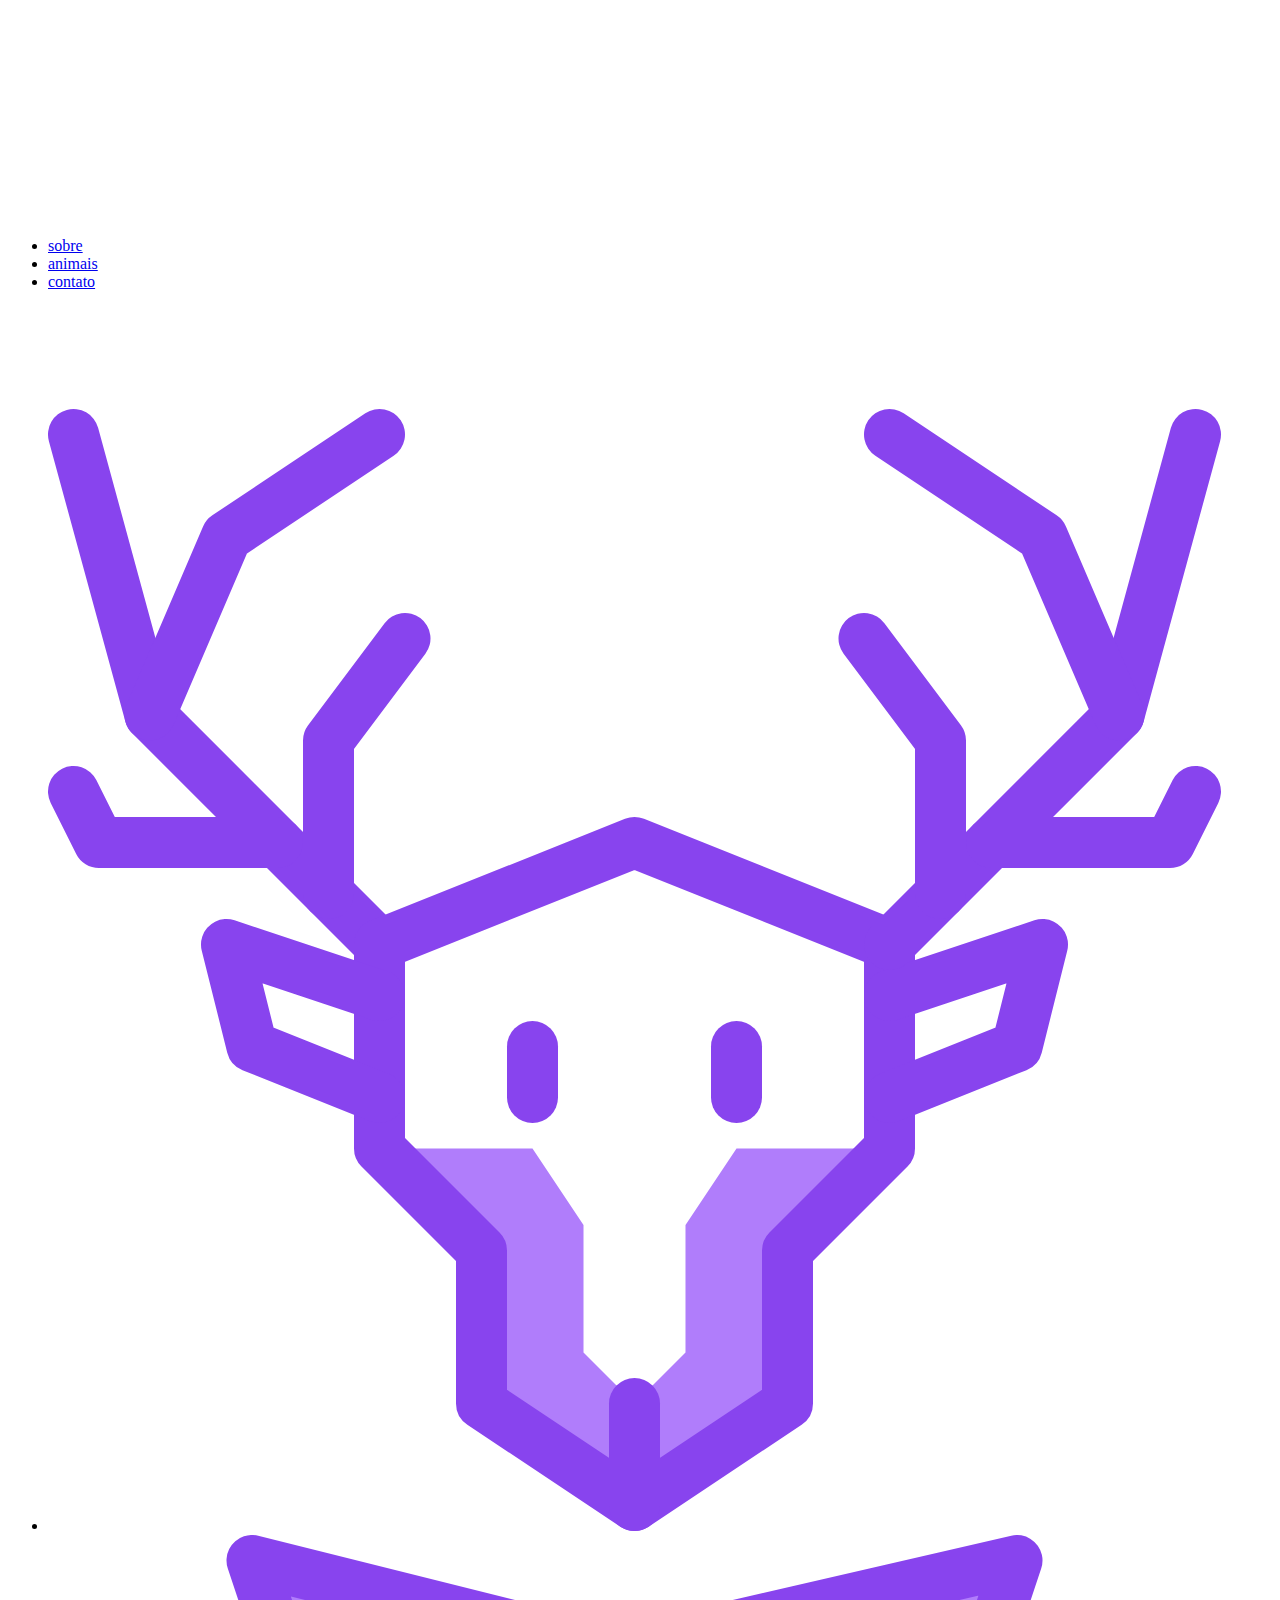
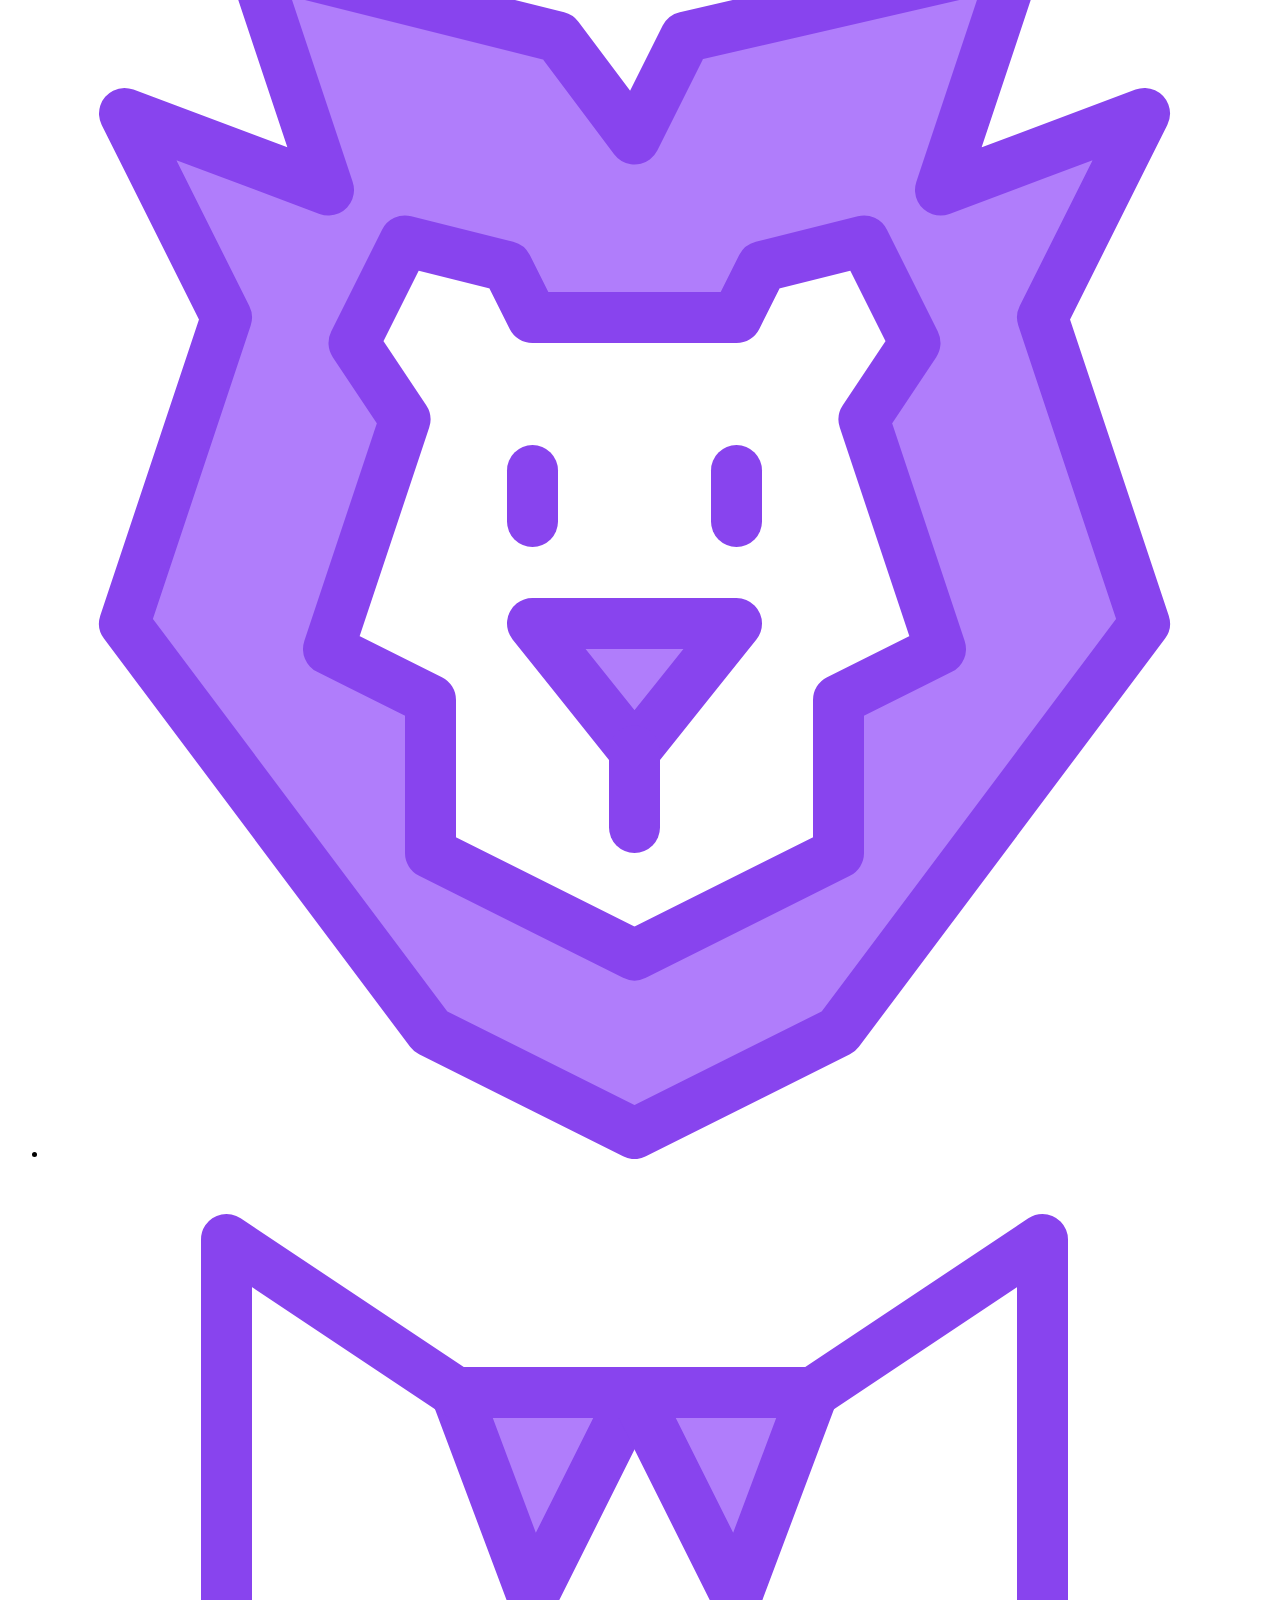
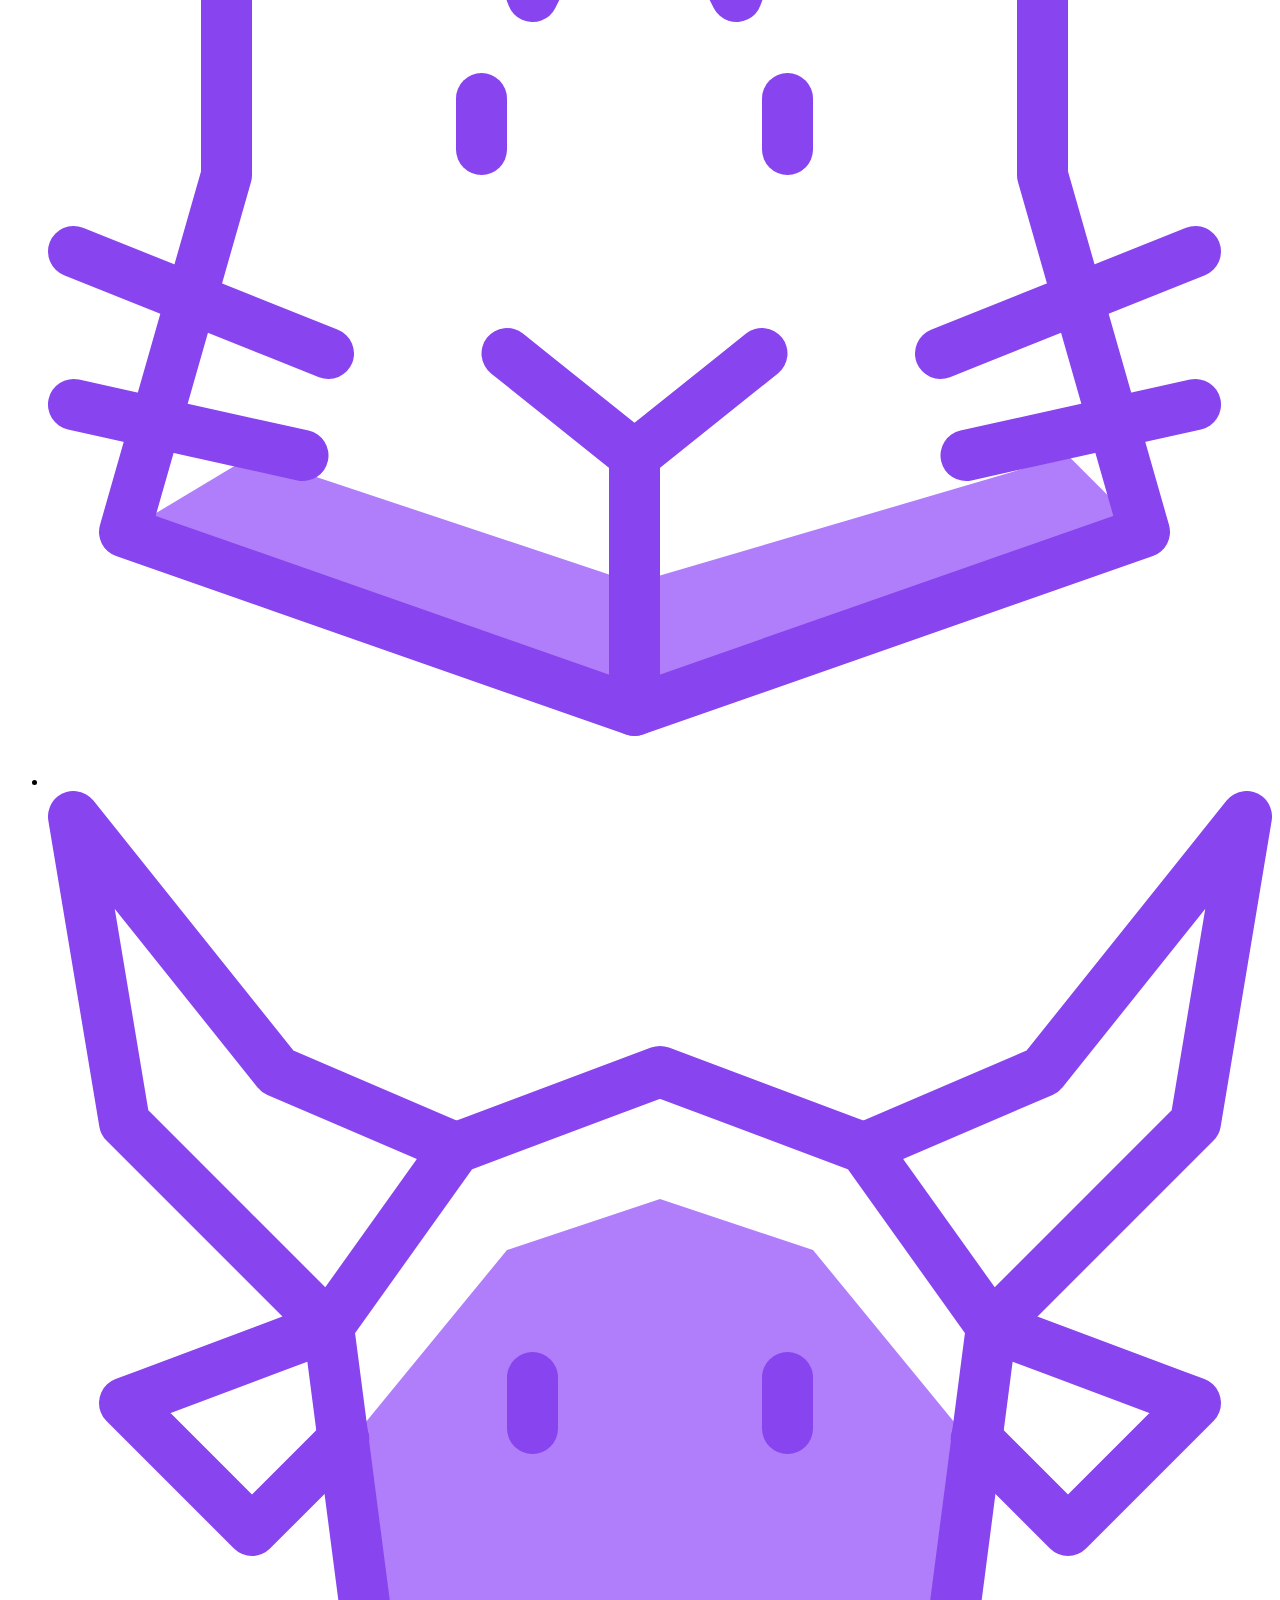
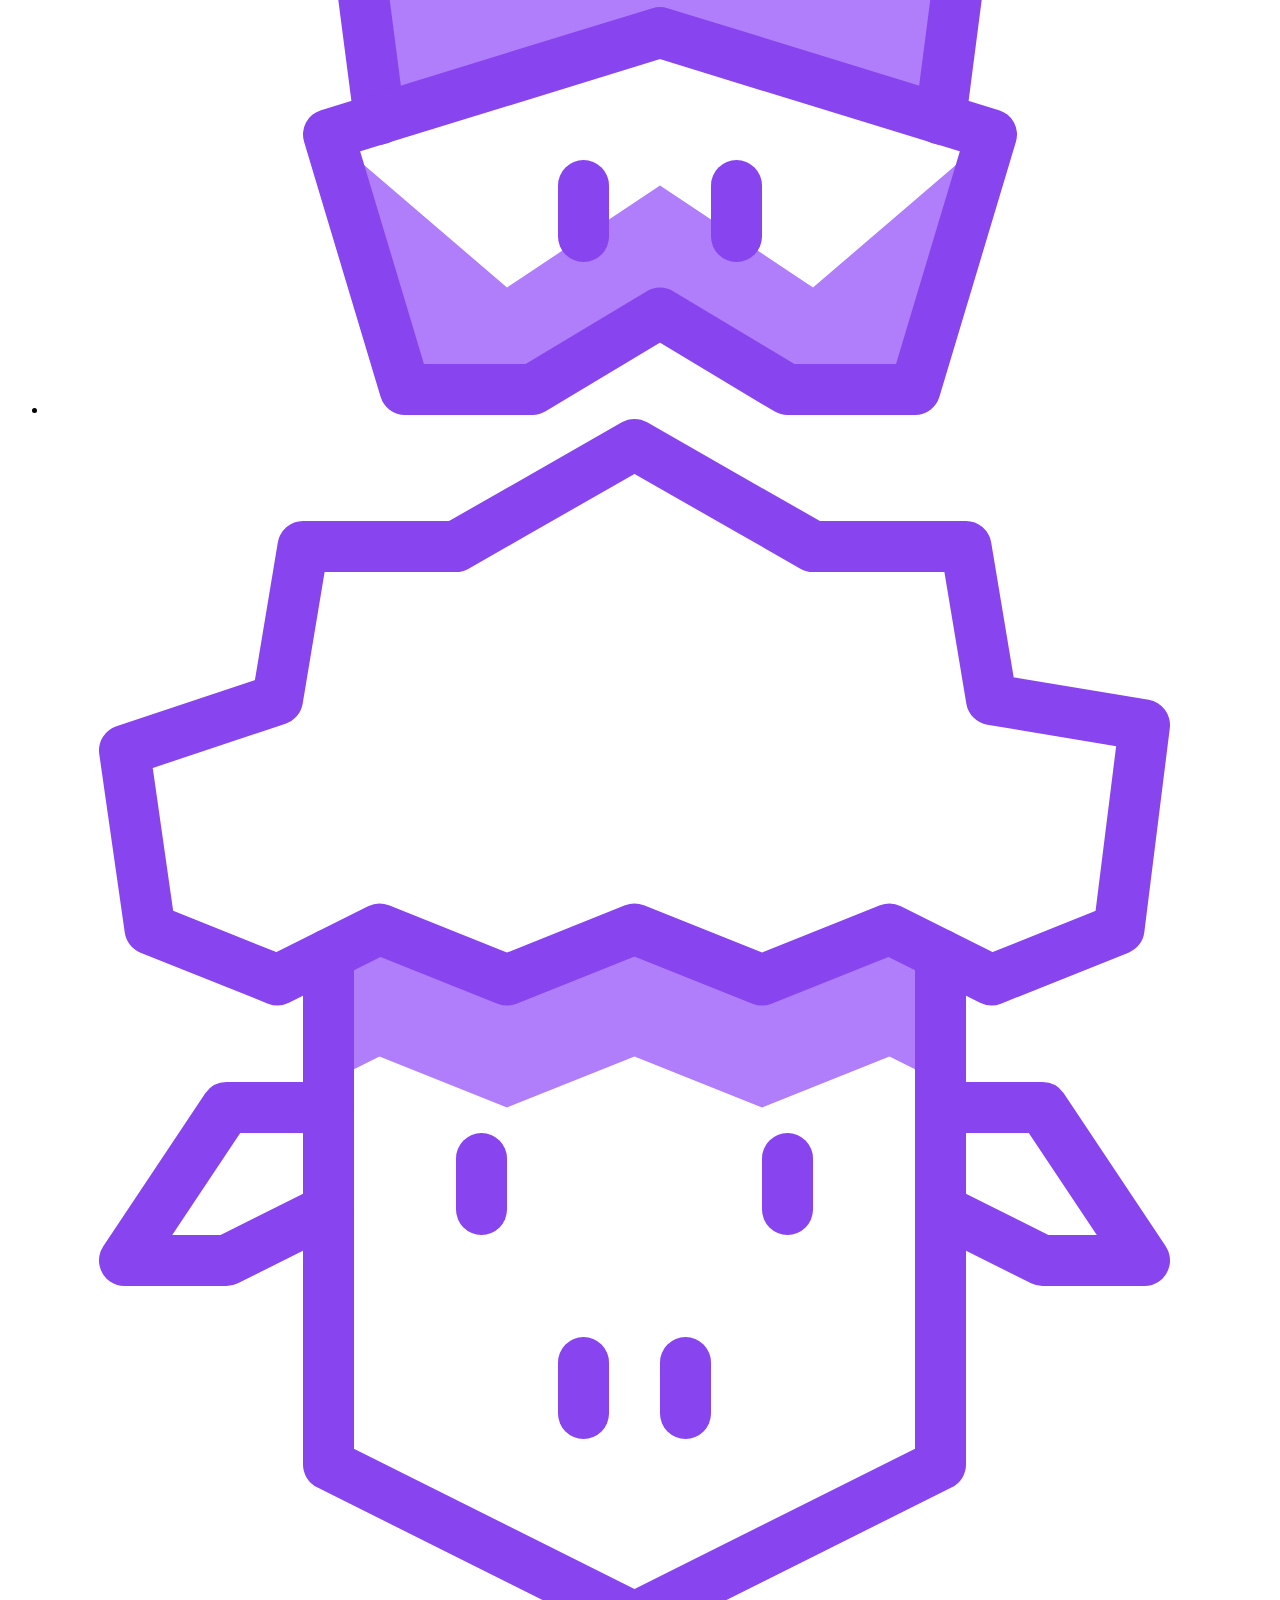
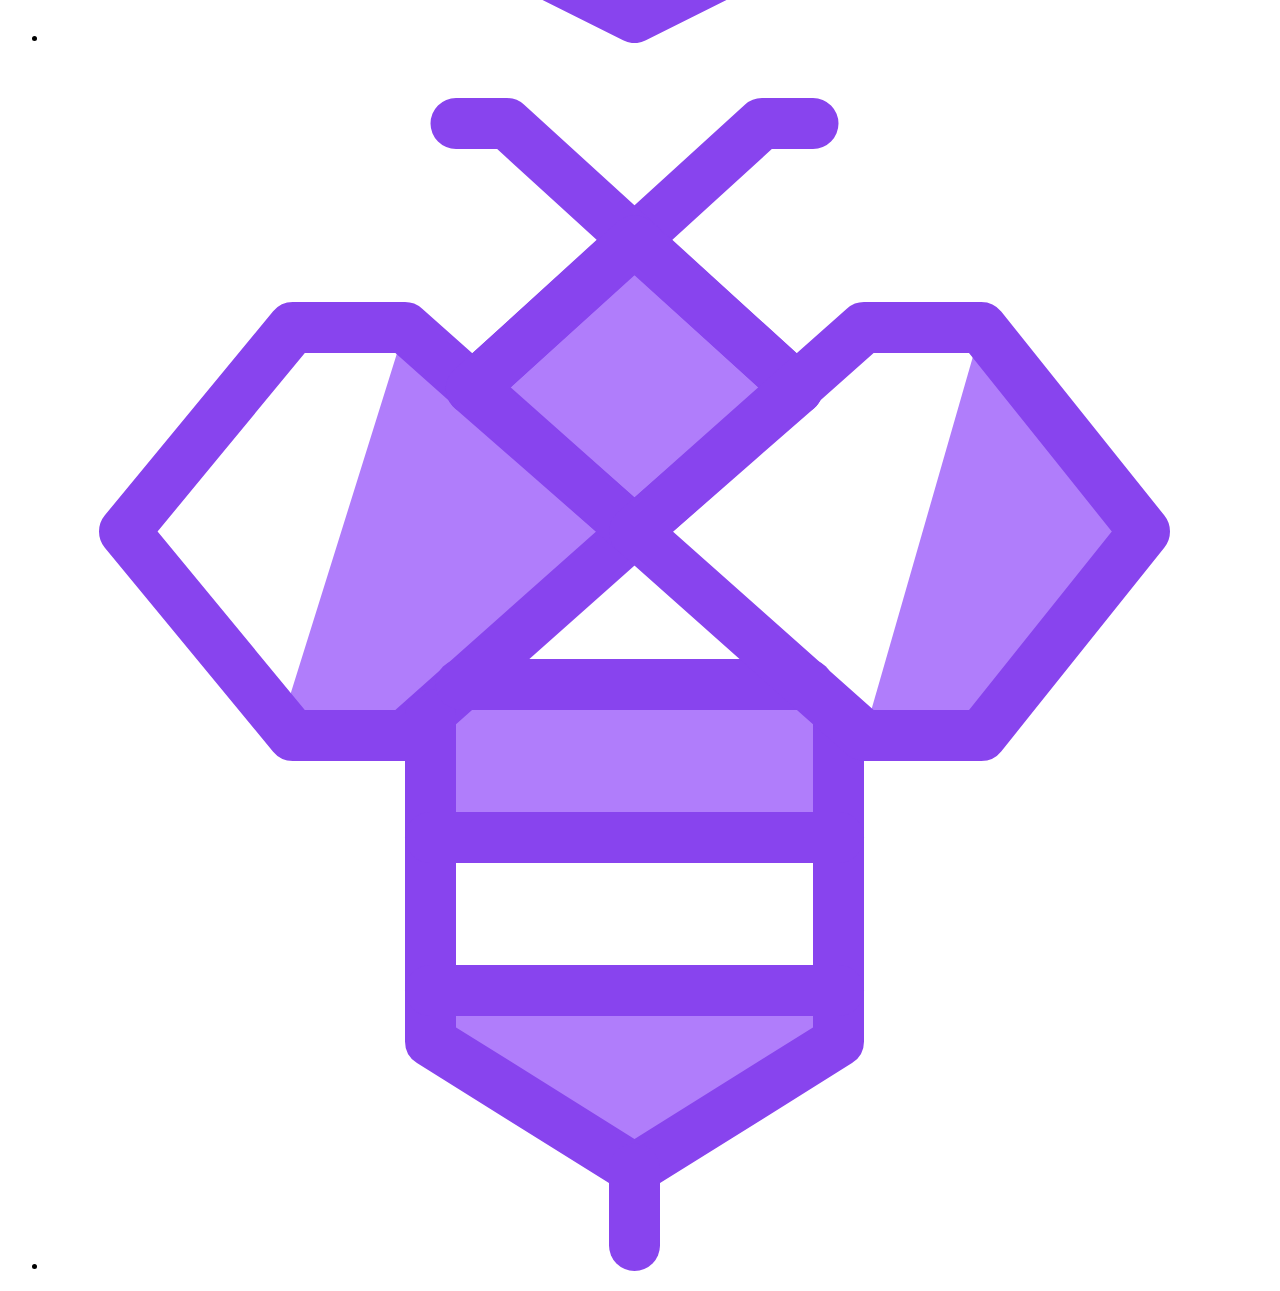
==== src/index.html @ 017e85c5 "HTML" ====
<!DOCTYPE html>
<html lang="en">

<head>
  <meta charset="UTF-8">
  <meta name="viewport" content="width=device-width, initial-scale=1.0">
  <link rel="stylesheet" href="./style.css">
  <title>Document</title>
</head>

<body>
  <div class="structure">
    <header class="header">
      <a href="#" class="logo"><img src="img/wildbeast.svg" alt="Wildbeast"></a>
      <nav>
        <ul>
          <li><a href="#">sobre</a></li>
          <li><a href="#">animais</a></li>
          <li><a href="#">contato</a></li>
        </ul>
      </nav>
    </header>

    <nav class="sidenav">
      <ul>
        <li><a href="#"><img src="img/icon/cervo.svg" alt="Deer"></a></li>
        <li><a href="#"><img src="img/icon/leao.svg" alt="Lion"></a></li>
        <li><a href="#"><img src="img/icon/gato.svg" alt="Cat"></a></li>
        <li><a href="#"><img src="img/icon/vaca.svg" alt="Cow"></a></li>
        <li><a href="#"><img src="img/icon/ovelha.svg" alt="Sheep"></a></li>
        <li><a href="#"><img src="img/icon/abelha.svg" alt=""></a></li>
      </ul>
    </nav>
  </div>
</body>

</html>
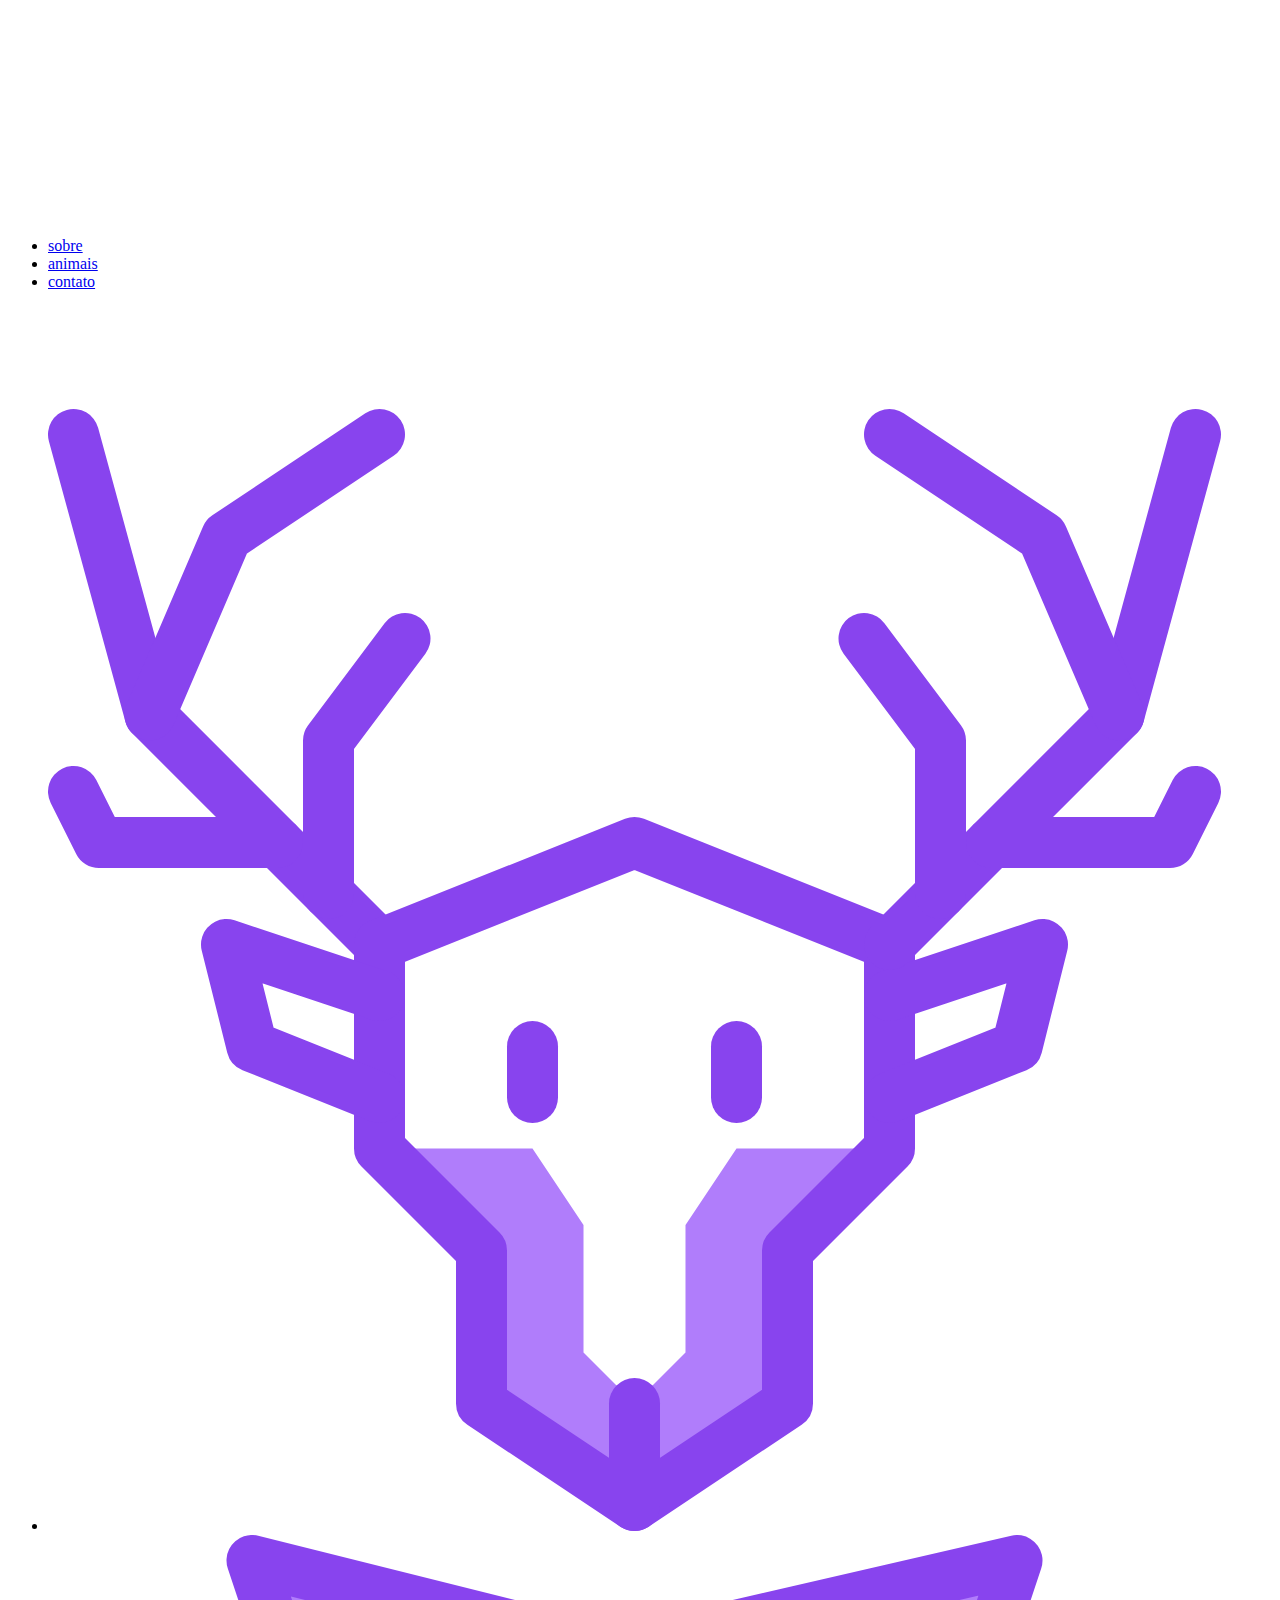
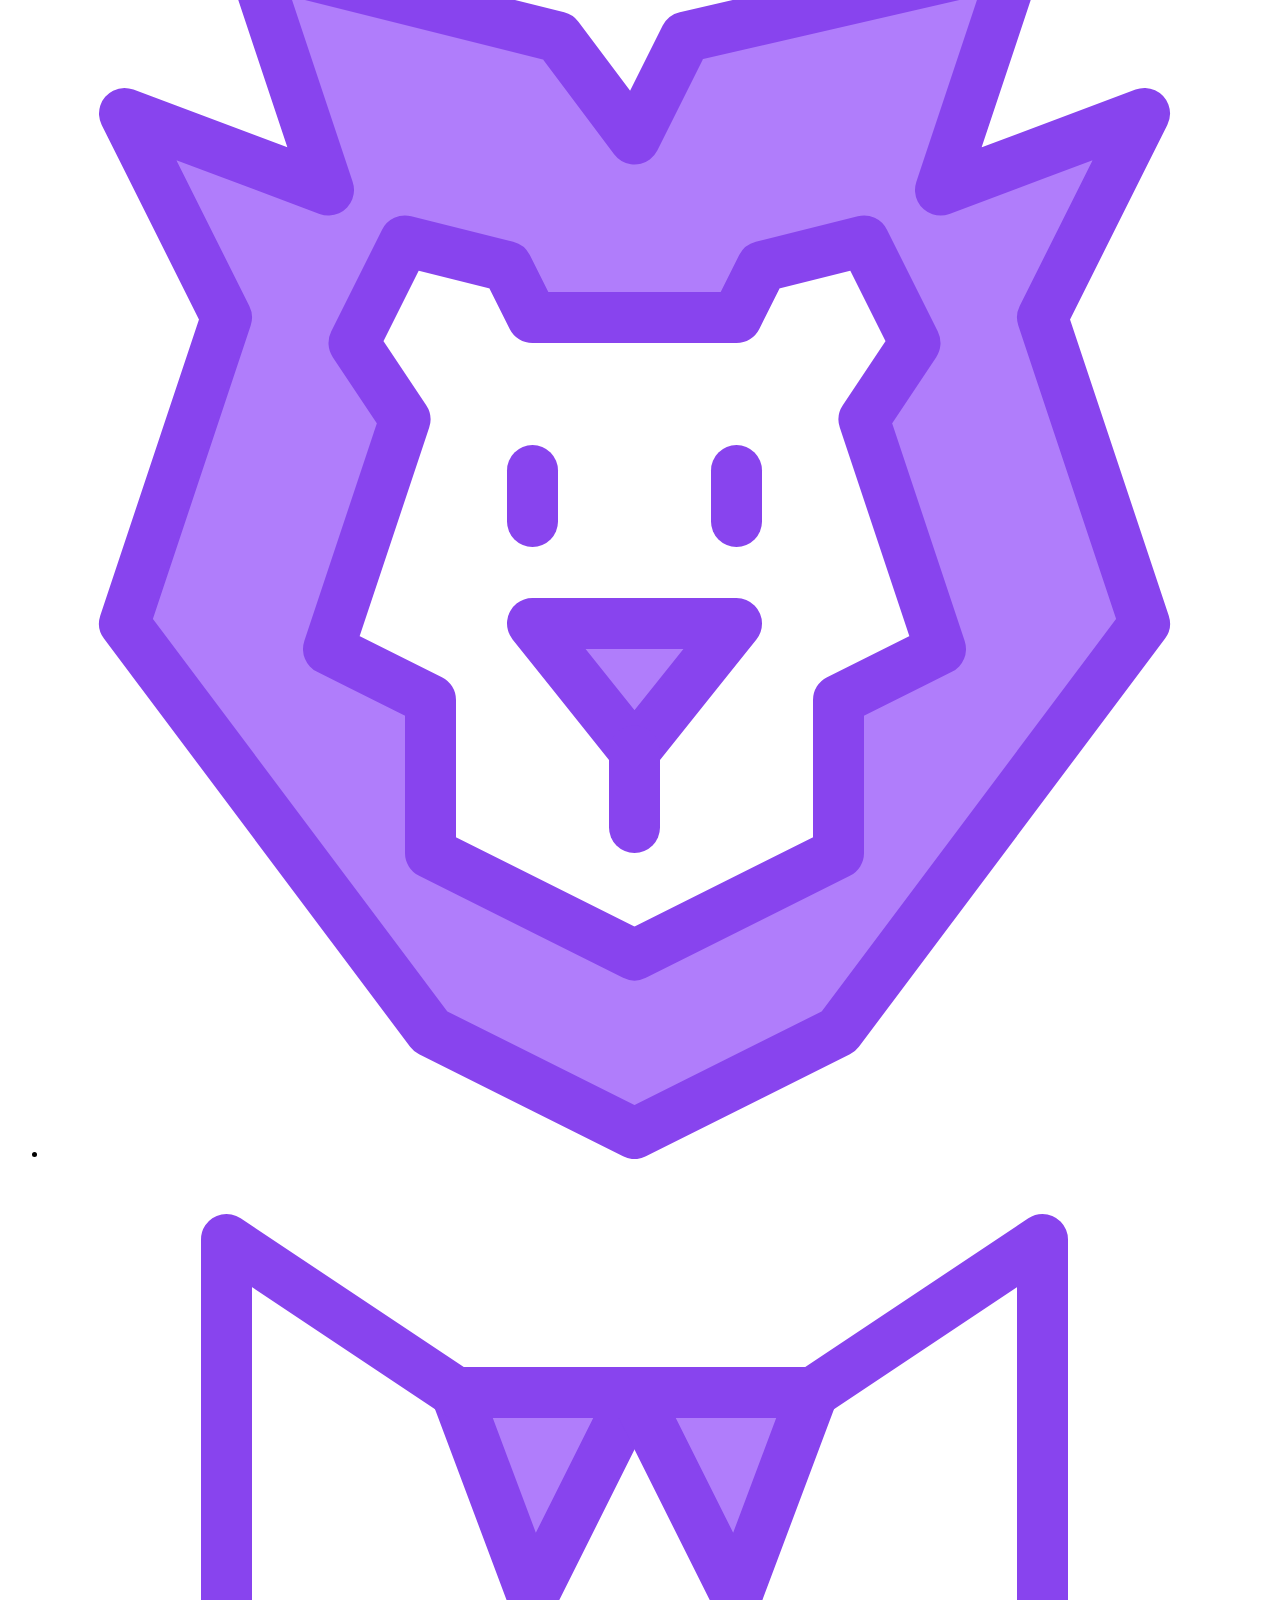
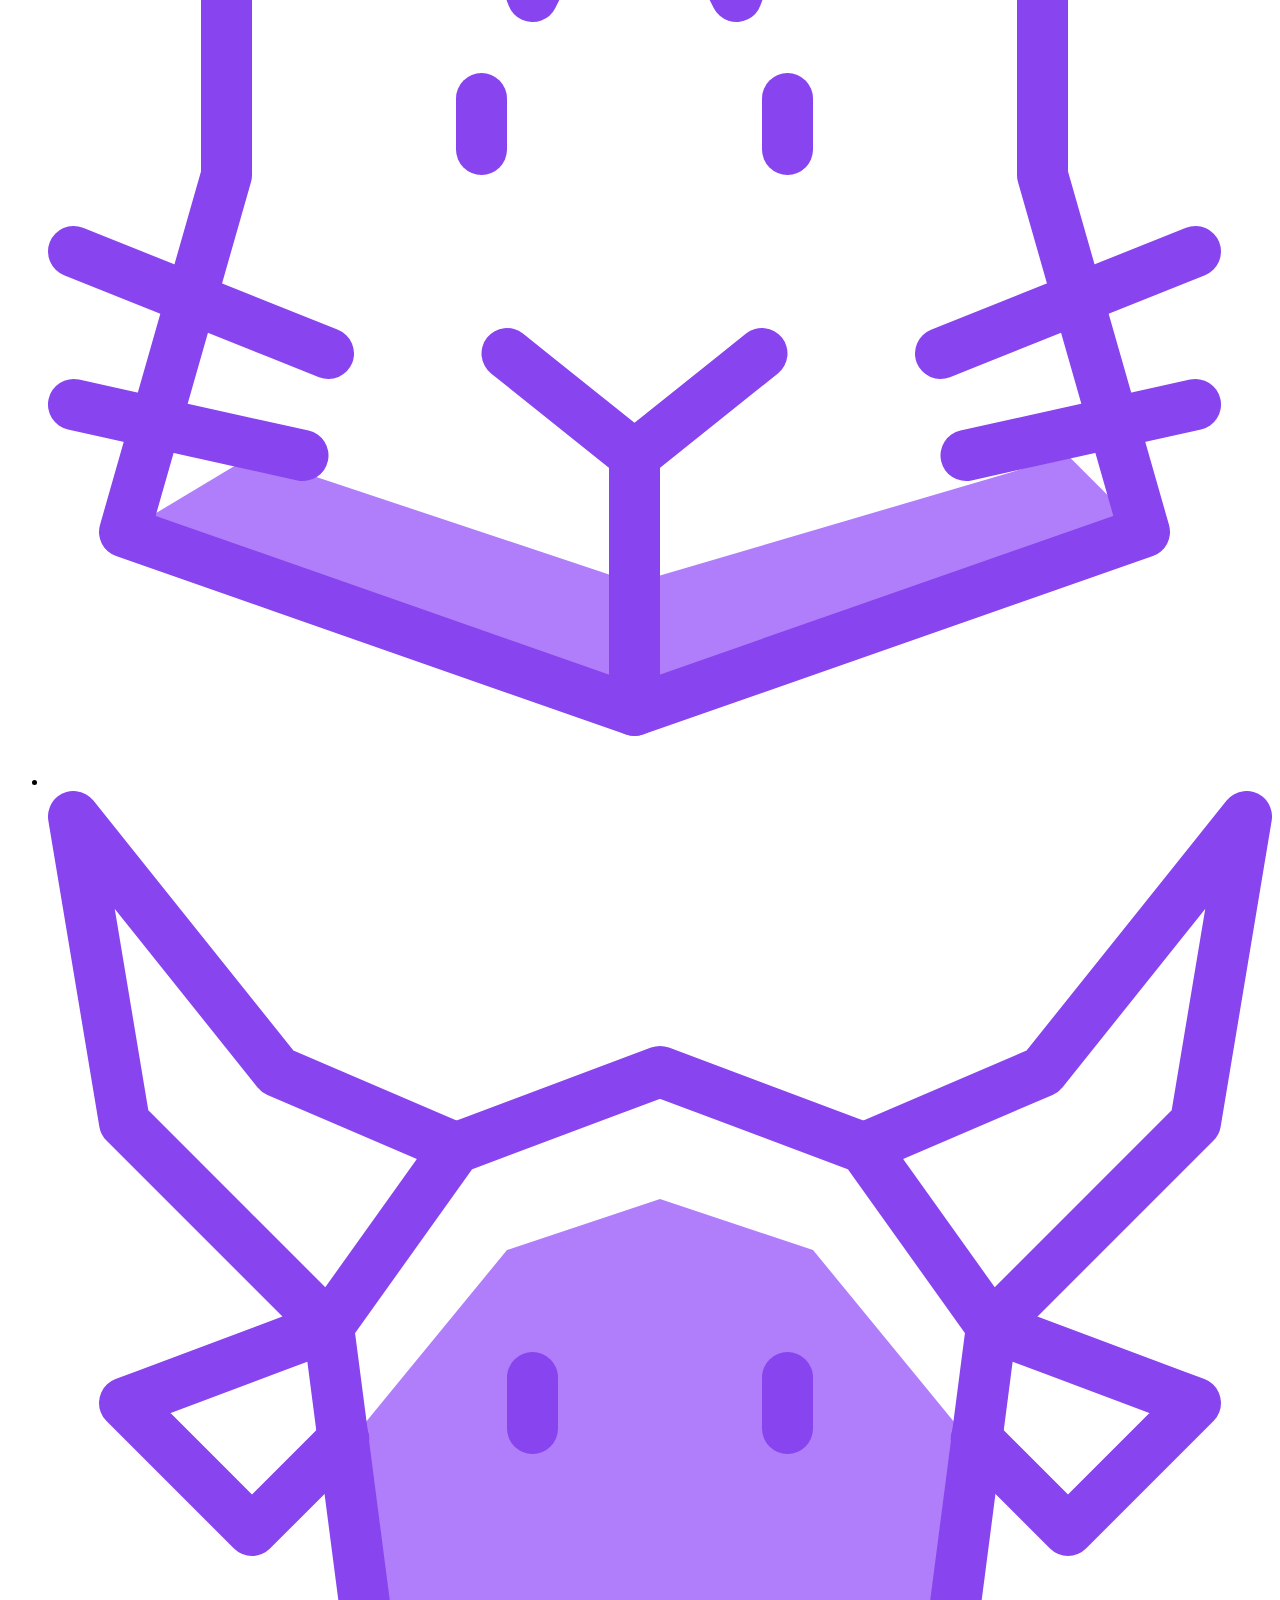
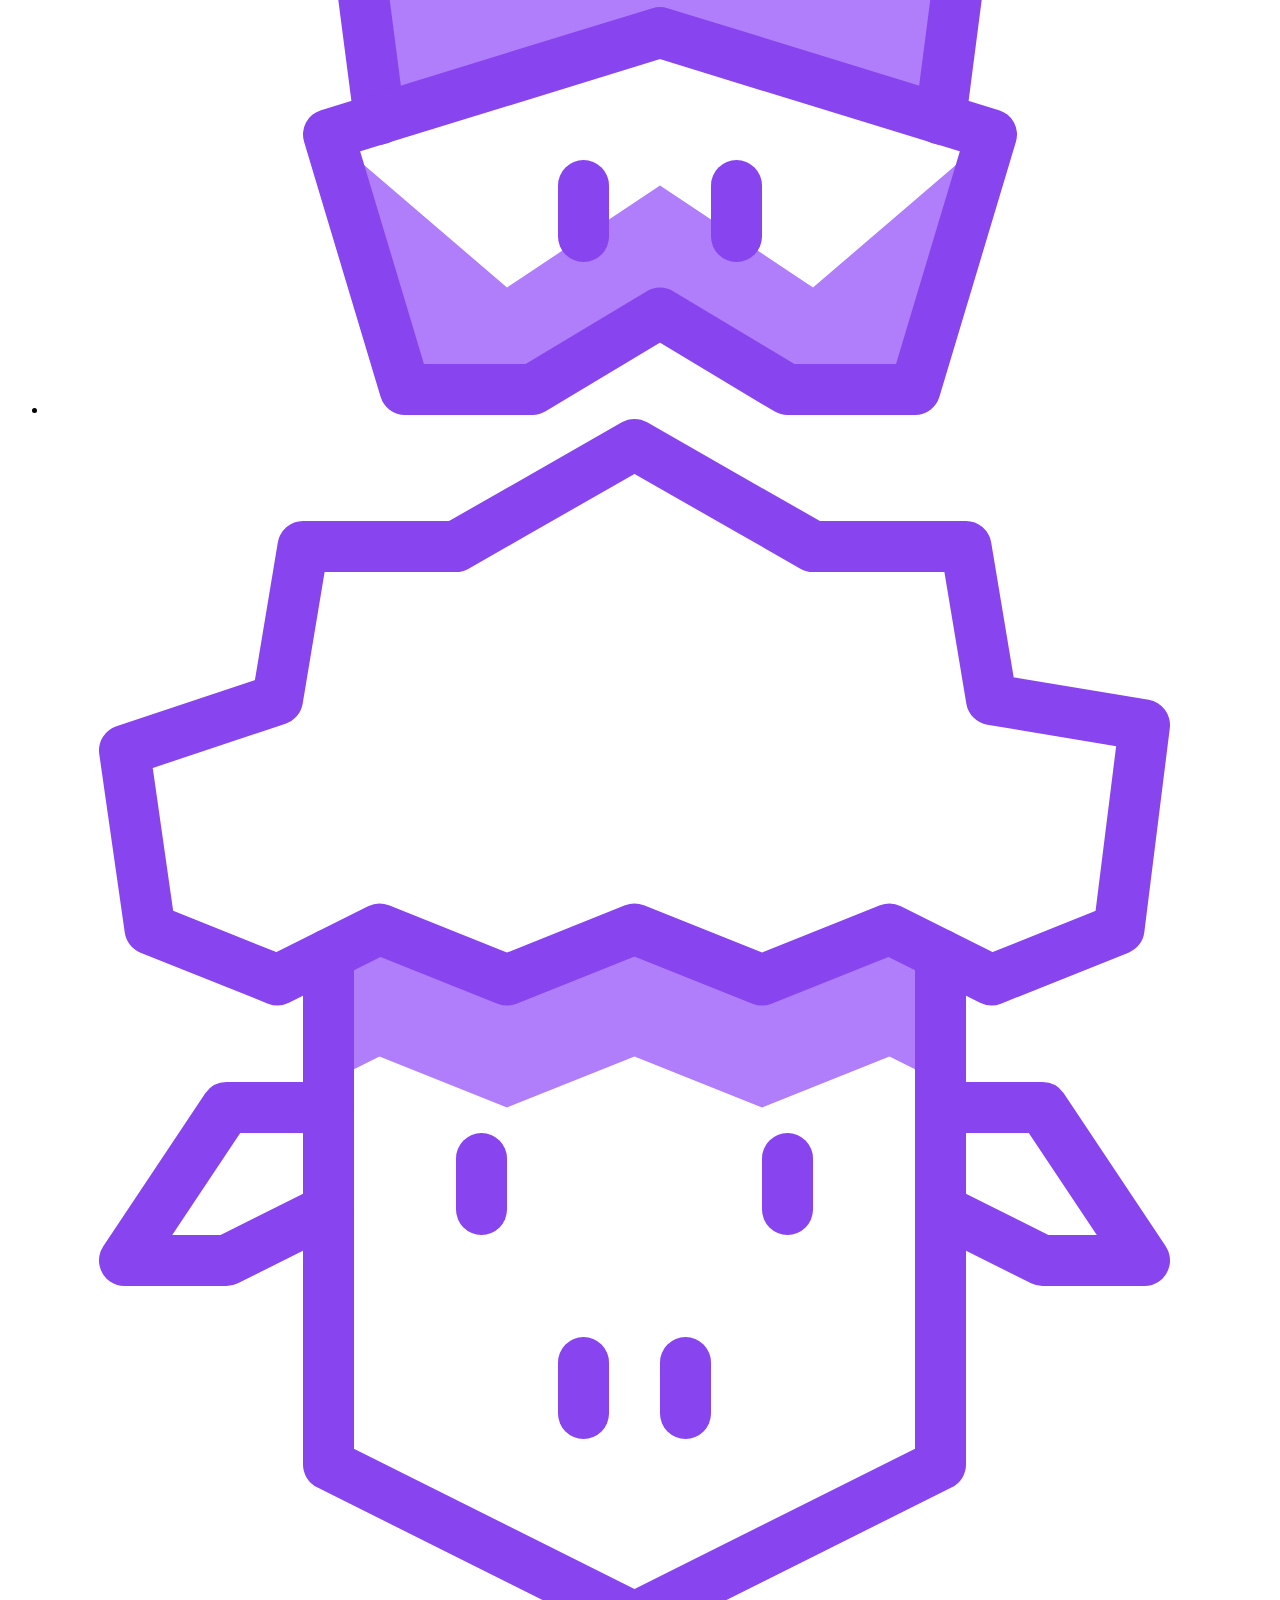
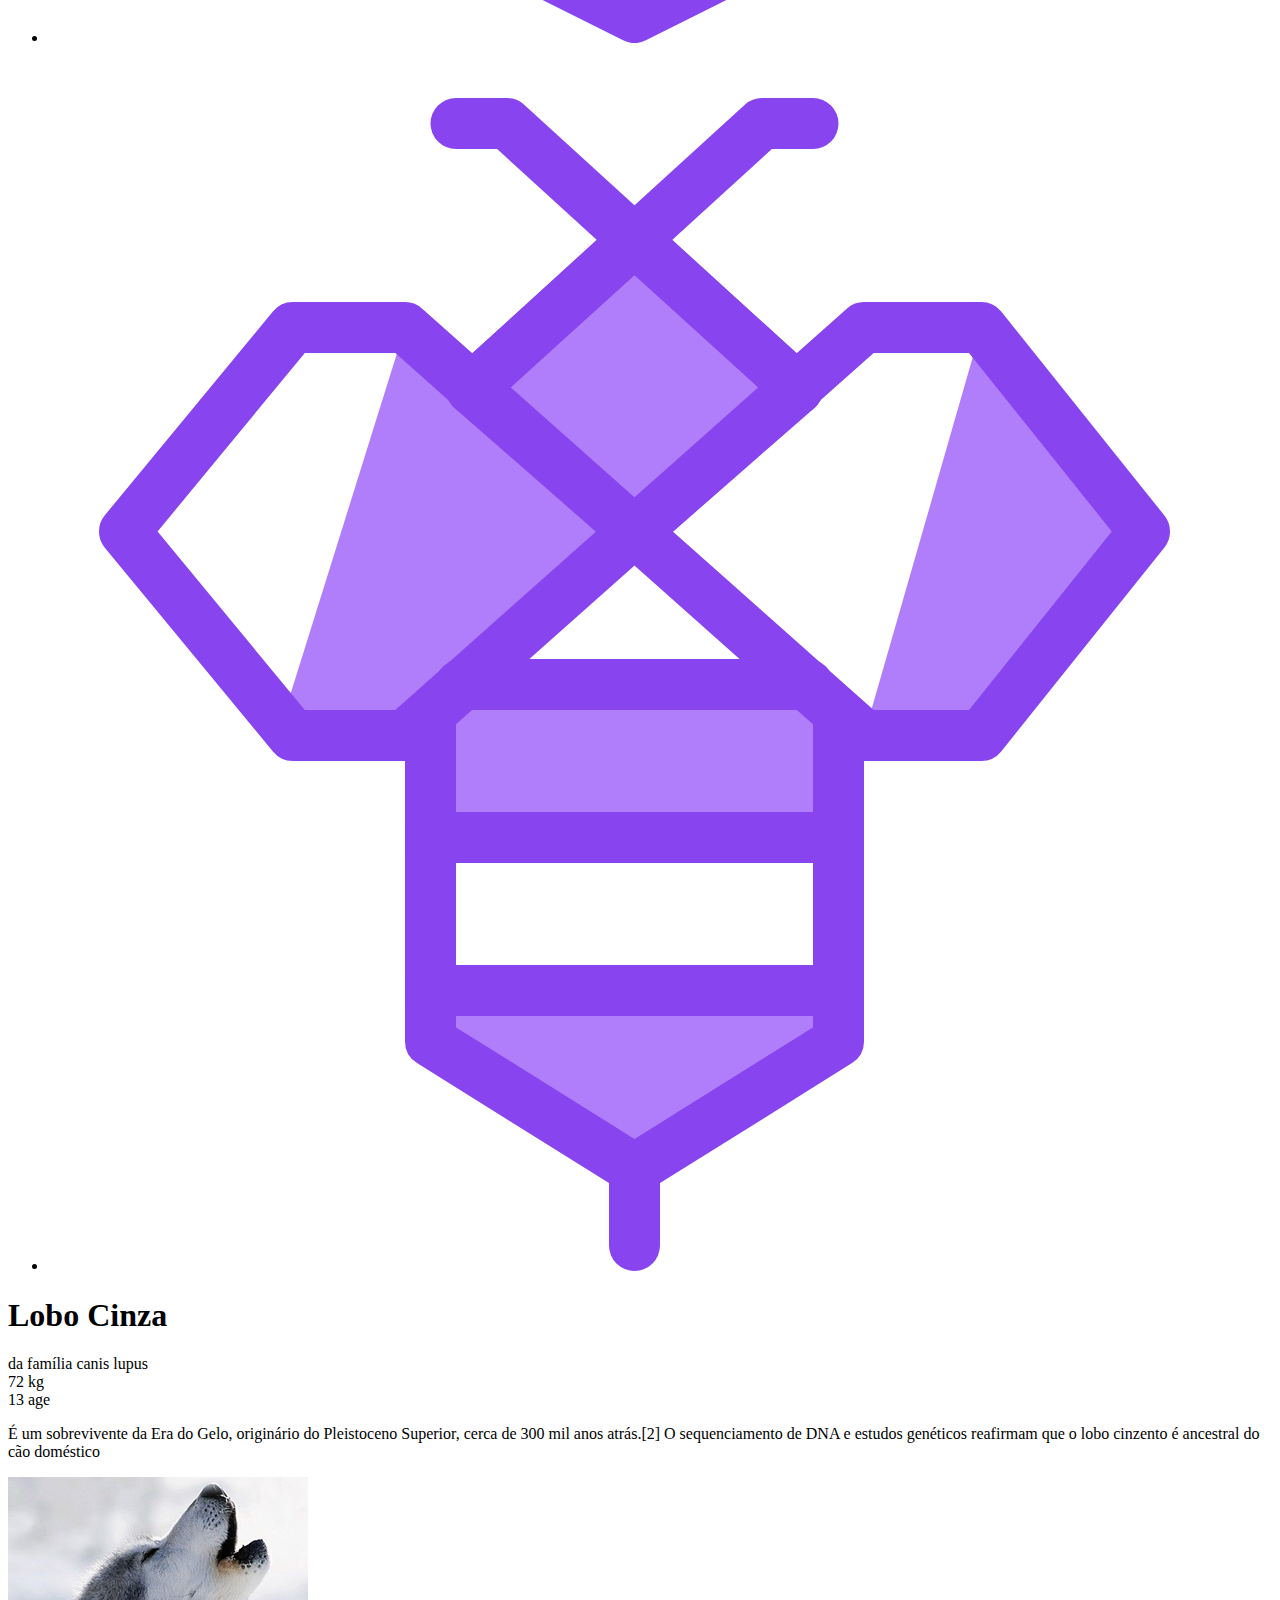
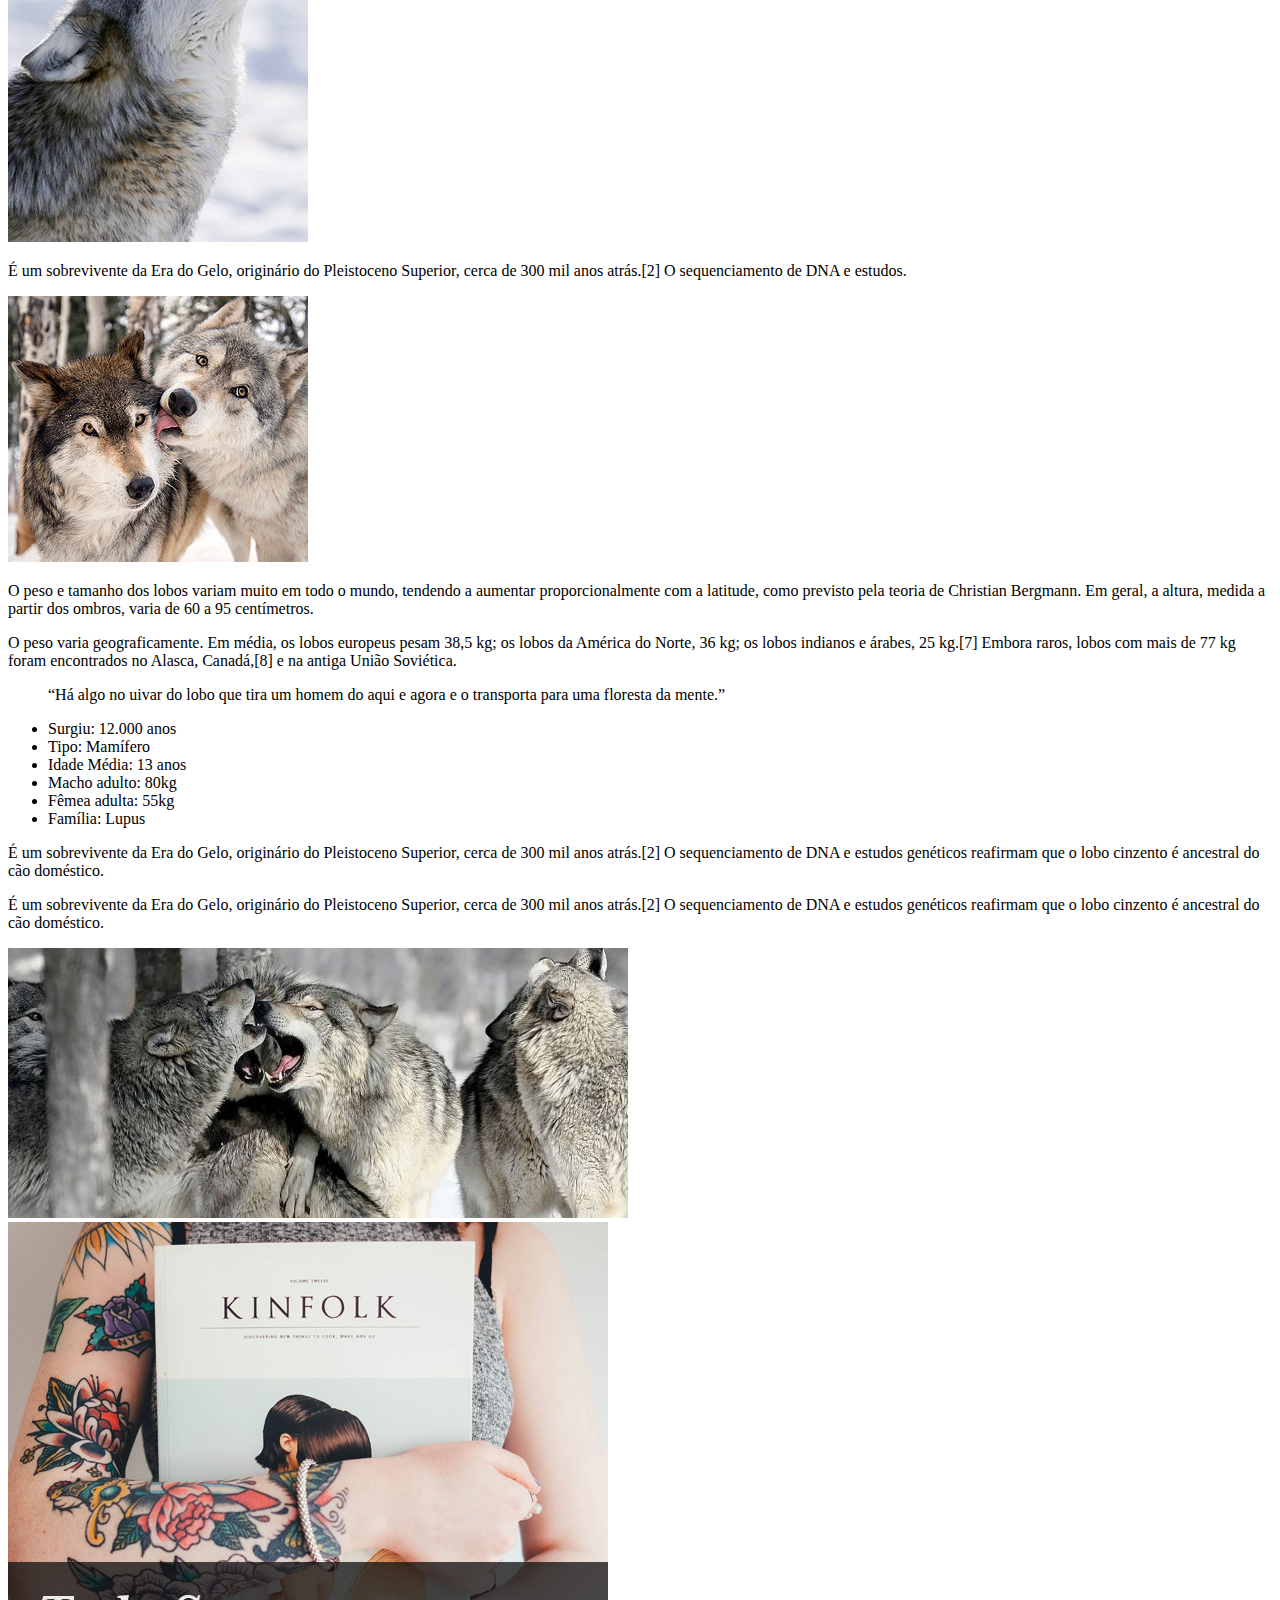
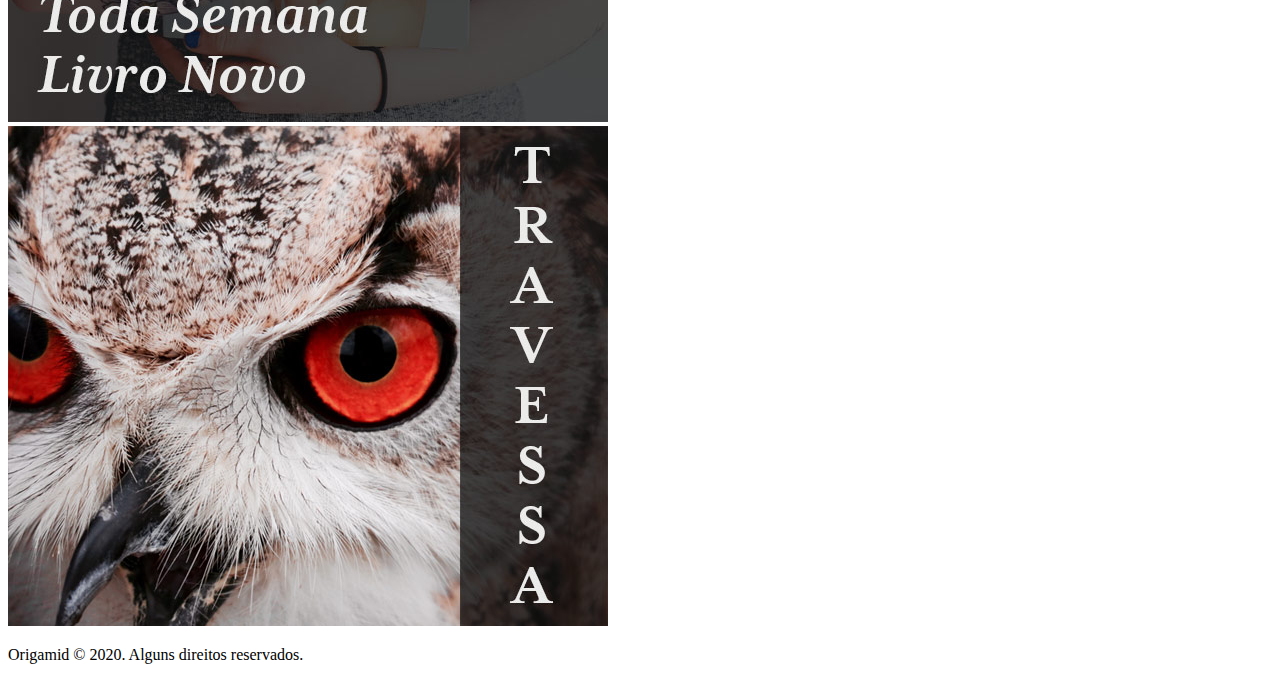
==== commit 767168d7: "HTML" ====
--- a/src/index.html
+++ b/src/index.html
@@ -28,9 +28,79 @@
         <li><a href="#"><img src="img/icon/gato.svg" alt="Cat"></a></li>
         <li><a href="#"><img src="img/icon/vaca.svg" alt="Cow"></a></li>
         <li><a href="#"><img src="img/icon/ovelha.svg" alt="Sheep"></a></li>
-        <li><a href="#"><img src="img/icon/abelha.svg" alt=""></a></li>
+        <li><a href="#"><img src="img/icon/abelha.svg" alt="Bee"></a></li>
       </ul>
     </nav>
+
+    <main class="content">
+      <div class="title">
+        <h1>Lobo Cinza</h1>
+        <span>da família canis lupus</span>
+      </div>
+
+      <div class="characteristic">
+        <div>
+          <span class="number">72</span>
+          <span class="label">kg</span>
+        </div>
+        <div>
+          <span class="number">13</span>
+          <span class="label">age</span>
+        </div>
+      </div>
+
+      <p>
+        É um sobrevivente da Era do Gelo, originário do Pleistoceno Superior, cerca de 300 mil anos atrás.[2] O sequenciamento de DNA e estudos genéticos reafirmam que o lobo cinzento é ancestral do cão doméstico
+      </p>
+
+      <img src="img/wolf1.jpg" alt="Wolf 1">
+
+      <p>
+        É um sobrevivente da Era do Gelo, originário do Pleistoceno Superior, cerca de 300 mil anos atrás.[2] O sequenciamento de DNA e estudos.
+      </p>
+
+      <img src="img/wolf2.jpg" alt="Wolf 2">
+
+      <p>O peso e tamanho dos lobos variam muito em todo o mundo, tendendo a aumentar proporcionalmente com a latitude, como previsto pela teoria de Christian Bergmann. Em geral, a altura, medida a partir dos ombros, varia de 60 a 95 centímetros.</p>
+
+      <p>O peso varia geograficamente. Em média, os lobos europeus pesam 38,5 kg; os lobos da América do Norte, 36 kg; os lobos indianos e árabes, 25 kg.[7] Embora raros, lobos com mais de 77 kg foram encontrados no Alasca, Canadá,[8] e na antiga União Soviética.</p>
+
+      <blockquote class="quote">
+        <p>“Há algo no uivar do lobo que tira um homem do aqui e agora e o transporta para uma floresta da mente.”</p>
+      </blockquote>
+
+      <ul class="attributes">
+        <li>Surgiu: 12.000 anos</li>
+        <li>Tipo: Mamífero</li>
+        <li>Idade Média: 13 anos</li>
+        <li>Macho adulto: 80kg</li>
+        <li>Fêmea adulta: 55kg</li>
+        <li>Família: Lupus</li>
+      </ul>
+
+      <div class="info">
+        <p>É um sobrevivente da Era do Gelo, originário do Pleistoceno Superior, cerca de 300 mil anos atrás.[2] O sequenciamento de DNA e estudos genéticos reafirmam que o lobo cinzento é ancestral do cão doméstico.</p>
+        <p>É um sobrevivente da Era do Gelo, originário do Pleistoceno Superior, cerca de 300 mil anos atrás.[2] O sequenciamento de DNA e estudos genéticos reafirmam que o lobo cinzento é ancestral do cão doméstico.</p>
+      </div>
+
+      <img src="img/wolf3.jpg" alt="Wolf 3">
+    </main>
+
+    <aside class="advertise">
+      <div class="advertise-item">
+        <img src="img/anuncio-1.jpg" alt="Advertise 1">
+      </div>
+
+      <div class="advertise-item">
+        <img src="img/anuncio-2.jpg" alt="Advertise 2">
+      </div>
+
+      <footer class="footer">
+        <p>Origamid © 2020. Alguns direitos reservados.</p>
+      </footer>
+    </aside>
+
+
   </div>
 </body>
 
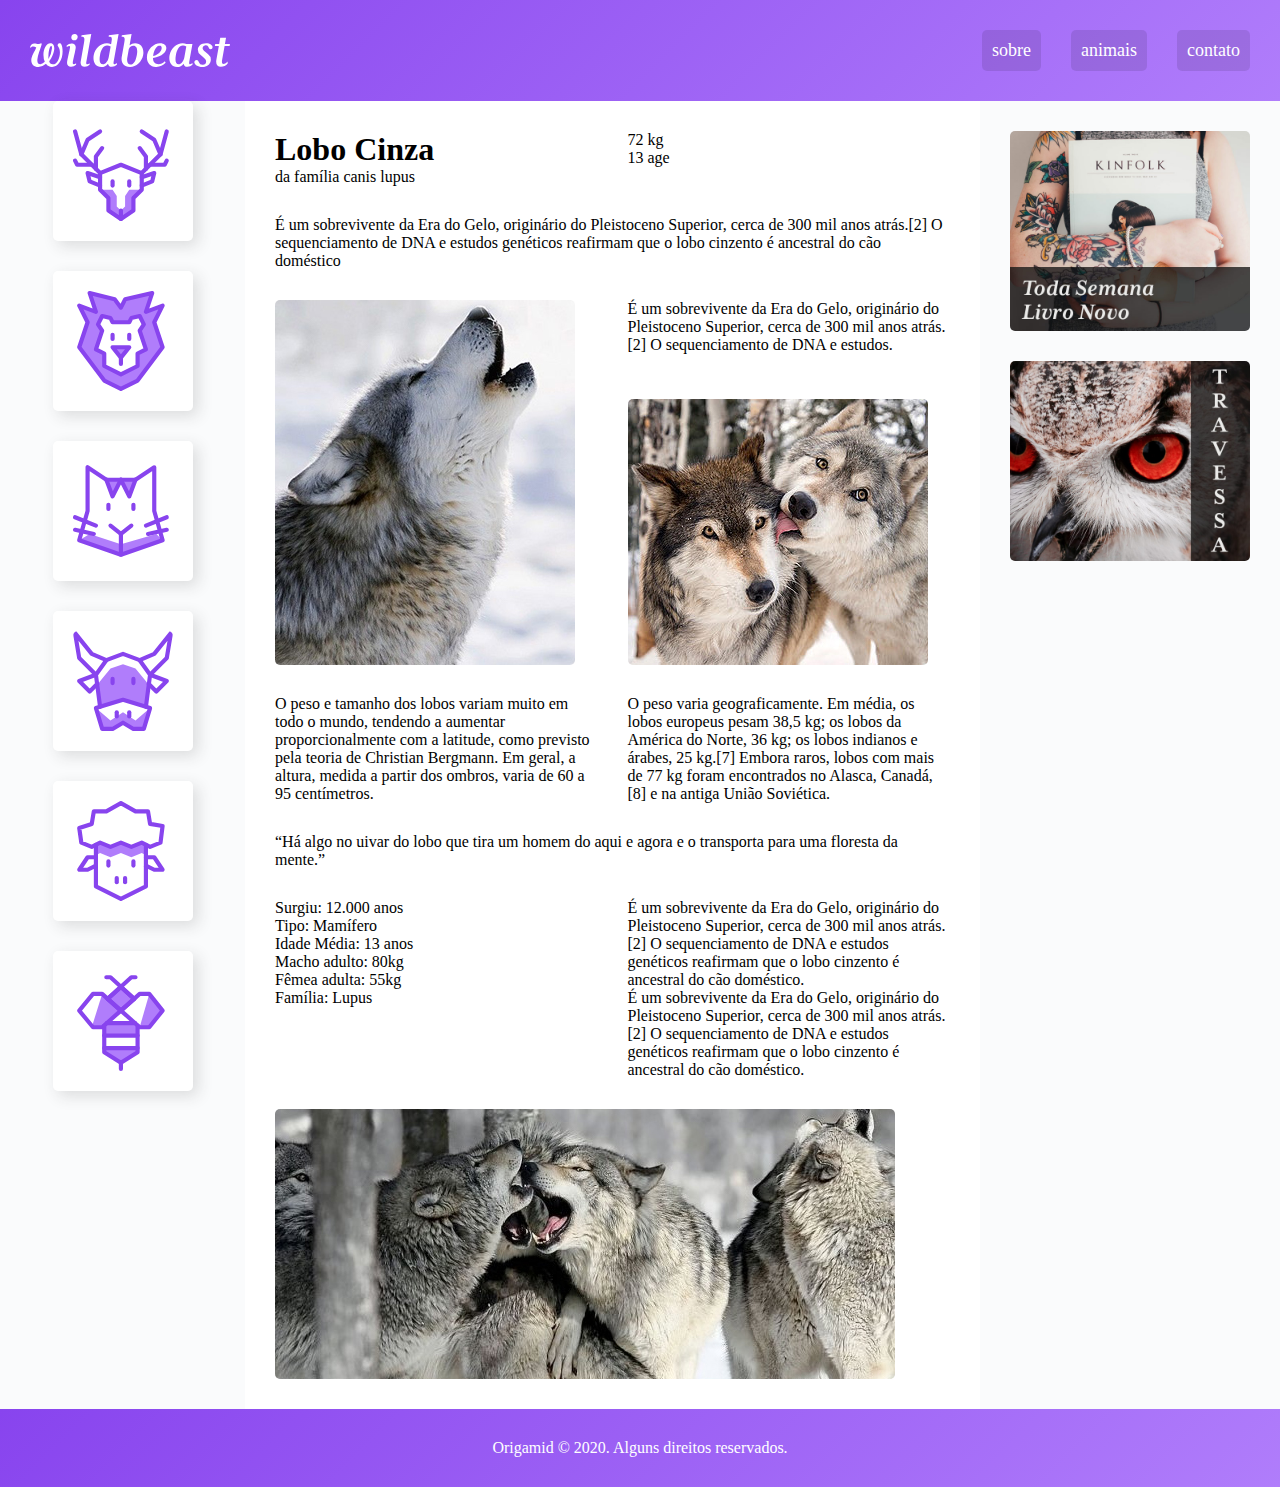
==== commit 31fdb9c3: "content style part-1" ====
--- a/src/index.html
+++ b/src/index.html
@@ -5,6 +5,7 @@
   <meta charset="UTF-8">
   <meta name="viewport" content="width=device-width, initial-scale=1.0">
   <link rel="stylesheet" href="./style.css">
+  <link href="https://fonts.googleapis.com/css2?family=Vollkorn:ital,wght@0,400;0,700;1,400&display=swap" rel="stylesheet">
   <title>Document</title>
 </head>
 
@@ -49,23 +50,23 @@
         </div>
       </div>
 
-      <p>
+      <p class="col-wide">
         É um sobrevivente da Era do Gelo, originário do Pleistoceno Superior, cerca de 300 mil anos atrás.[2] O sequenciamento de DNA e estudos genéticos reafirmam que o lobo cinzento é ancestral do cão doméstico
       </p>
 
-      <img src="img/wolf1.jpg" alt="Wolf 1">
+      <img class="image-1" src="img/wolf1.jpg" alt="Wolf 1">
 
       <p>
         É um sobrevivente da Era do Gelo, originário do Pleistoceno Superior, cerca de 300 mil anos atrás.[2] O sequenciamento de DNA e estudos.
       </p>
 
-      <img src="img/wolf2.jpg" alt="Wolf 2">
+      <img class="image-2" src="img/wolf2.jpg" alt="Wolf 2">
 
       <p>O peso e tamanho dos lobos variam muito em todo o mundo, tendendo a aumentar proporcionalmente com a latitude, como previsto pela teoria de Christian Bergmann. Em geral, a altura, medida a partir dos ombros, varia de 60 a 95 centímetros.</p>
 
       <p>O peso varia geograficamente. Em média, os lobos europeus pesam 38,5 kg; os lobos da América do Norte, 36 kg; os lobos indianos e árabes, 25 kg.[7] Embora raros, lobos com mais de 77 kg foram encontrados no Alasca, Canadá,[8] e na antiga União Soviética.</p>
 
-      <blockquote class="quote">
+      <blockquote class="quote col-wide">
         <p>“Há algo no uivar do lobo que tira um homem do aqui e agora e o transporta para uma floresta da mente.”</p>
       </blockquote>
 
@@ -83,7 +84,7 @@
         <p>É um sobrevivente da Era do Gelo, originário do Pleistoceno Superior, cerca de 300 mil anos atrás.[2] O sequenciamento de DNA e estudos genéticos reafirmam que o lobo cinzento é ancestral do cão doméstico.</p>
       </div>
 
-      <img src="img/wolf3.jpg" alt="Wolf 3">
+      <img class="col-wide" src="img/wolf3.jpg" alt="Wolf 3">
     </main>
 
     <aside class="advertise">
@@ -94,12 +95,11 @@
       <div class="advertise-item">
         <img src="img/anuncio-2.jpg" alt="Advertise 2">
       </div>
-
-      <footer class="footer">
-        <p>Origamid © 2020. Alguns direitos reservados.</p>
-      </footer>
     </aside>
 
+    <footer class="footer">
+      <p>Origamid © 2020. Alguns direitos reservados.</p>
+    </footer>
 
   </div>
 </body>
--- a/src/style.css
+++ b/src/style.css
@@ -0,0 +1,141 @@
+body,
+p,
+h1,
+ul,
+li,
+blockquote {
+  padding: 0px;
+  margin: 0px;
+}
+
+body {
+  font-family: 'Volkorn', Georgia, serif;
+}
+
+li {
+  list-style: none;
+}
+
+a {
+  text-decoration: none;
+}
+
+img {
+  max-width: 100%;
+  display: block;
+  border-radius: 5px;
+}
+
+.structure {
+  display: grid;
+  grid-template-columns: minmax(160px, 1fr) 3fr 300px;
+  grid-template-areas:
+    'header header header'
+    'sidenav content advertise'
+    'footer footer footer';
+}
+
+/* Header */
+
+.header {
+  grid-area: header;
+  background: linear-gradient(135deg, #8844ee, #b07dfb);
+  padding: 30px;
+  display: grid;
+  grid-template-columns: 1fr auto;
+  align-items: center;
+}
+
+.logo {
+  max-width: 200px;
+}
+
+.header nav ul {
+  display: flex;
+  flex-wrap: wrap;
+}
+
+.header nav a {
+  display: block;
+  padding: 10px;
+  color: white;
+  font-size: 1.125em;
+  background: rgba(0, 0, 0, 0.1);
+  border-radius: 5px;
+  transition: 0.1s;
+}
+
+.header nav a:hover {
+  background: rgba(0, 0, 0, 0.5);
+}
+
+.header li + li {
+  margin-left: 30px;
+}
+
+/* Sidenav */
+.sidenav {
+  grid-area: sidenav;
+  background: #fafbfc;
+}
+
+.sidenav li a {
+  display: block;
+  min-width: 60px;
+  max-width: 100px;
+  margin: 0 auto 30px auto;
+  background: white;
+  padding: 20px;
+  border-radius: 5px;
+  box-shadow: 5px 5px 15px 0px rgba(44, 44, 44, 0.15);
+  transition: 0.1s ease-out;
+}
+
+.sidenav li a:hover {
+  background: #b07dfb;
+}
+
+/* Content */
+
+.content {
+  grid-area: content;
+  max-width: 900px;
+  margin: 0 auto;
+  padding: 30px;
+  display: grid;
+  grid-template-columns: 1fr 1fr;
+  gap: 30px;
+}
+
+.col-wide {
+  grid-column: 1/-1;
+}
+
+.image-1 {
+  grid-row: span 2;
+  align-self: end;
+}
+
+.image-2 {
+  align-self: end;
+}
+
+.advertise {
+  grid-area: advertise;
+  background: #fafbfc;
+  display: grid;
+  align-content: start;
+  padding: 30px;
+  gap: 30px;
+}
+
+.footer {
+  grid-area: footer;
+  background: linear-gradient(135deg, #8844ee, #b07dfb);
+}
+
+.footer p {
+  color: white;
+  text-align: center;
+  padding: 30px;
+}
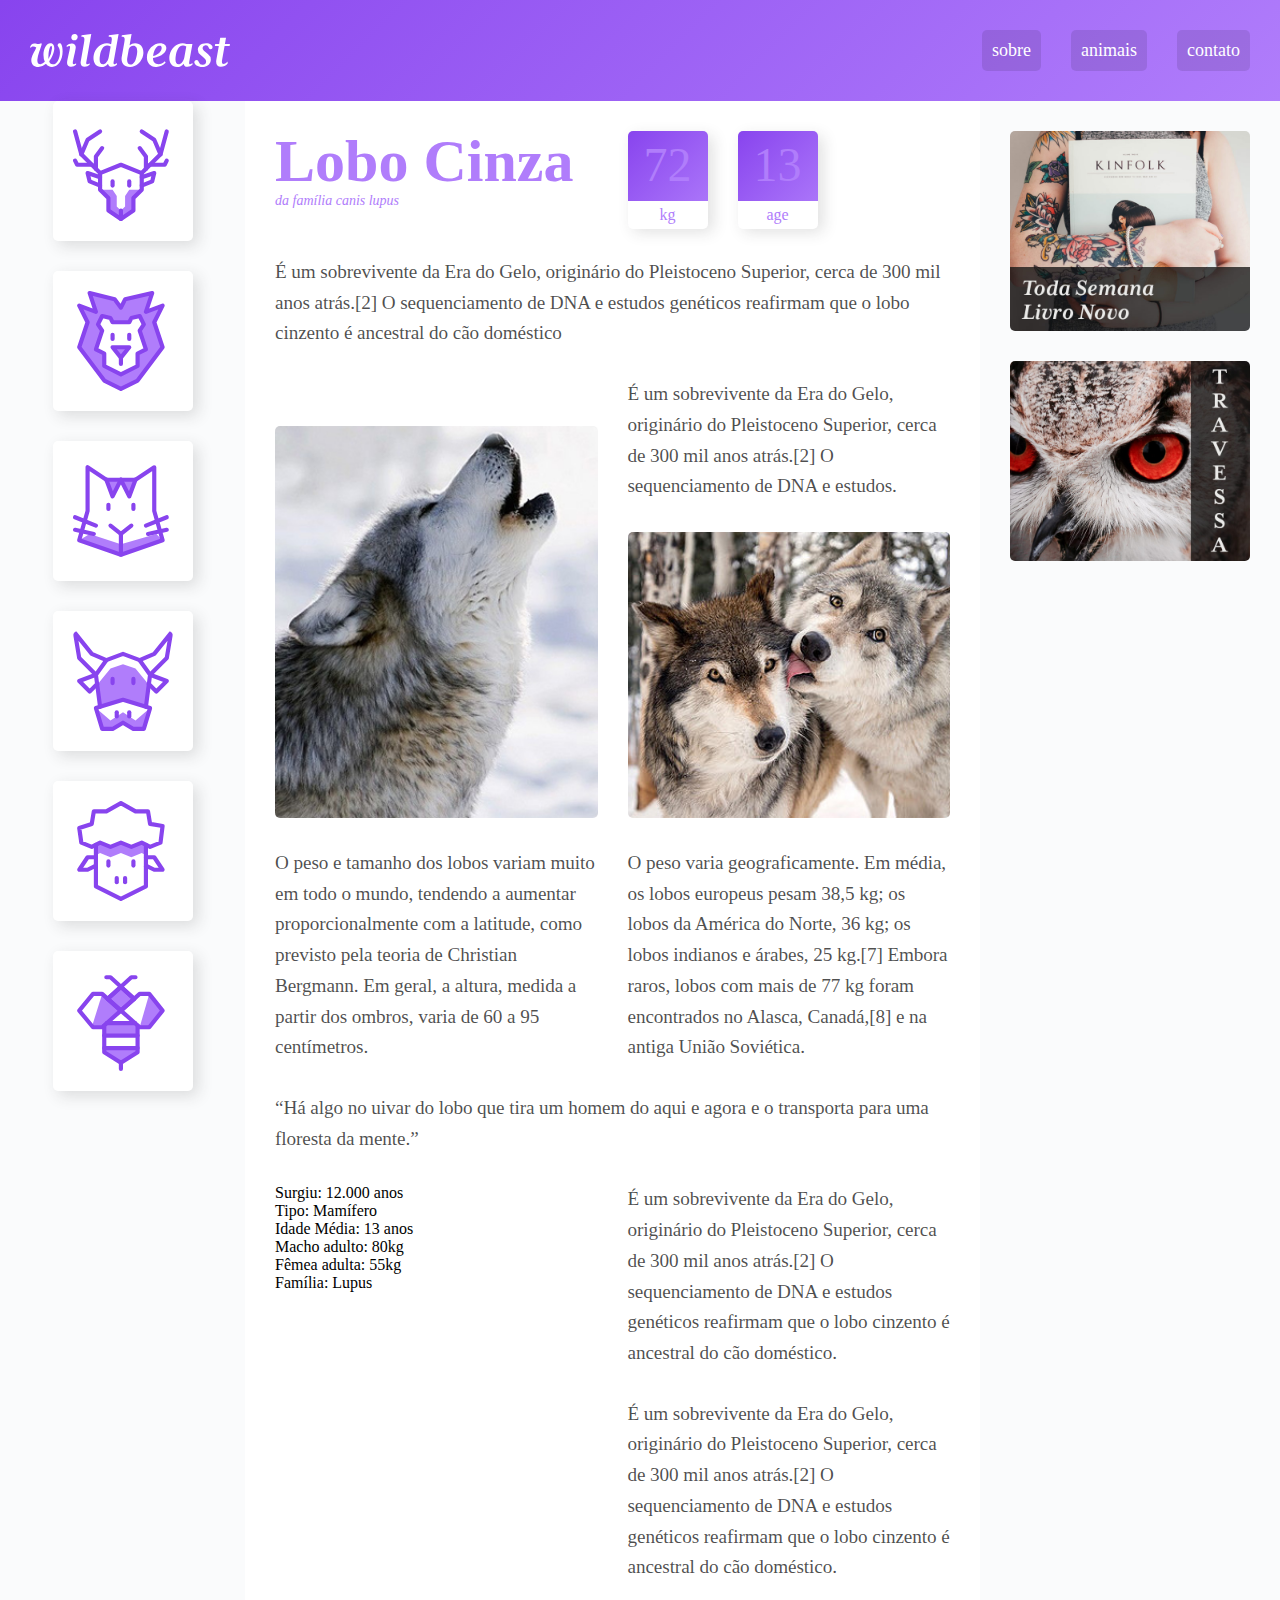
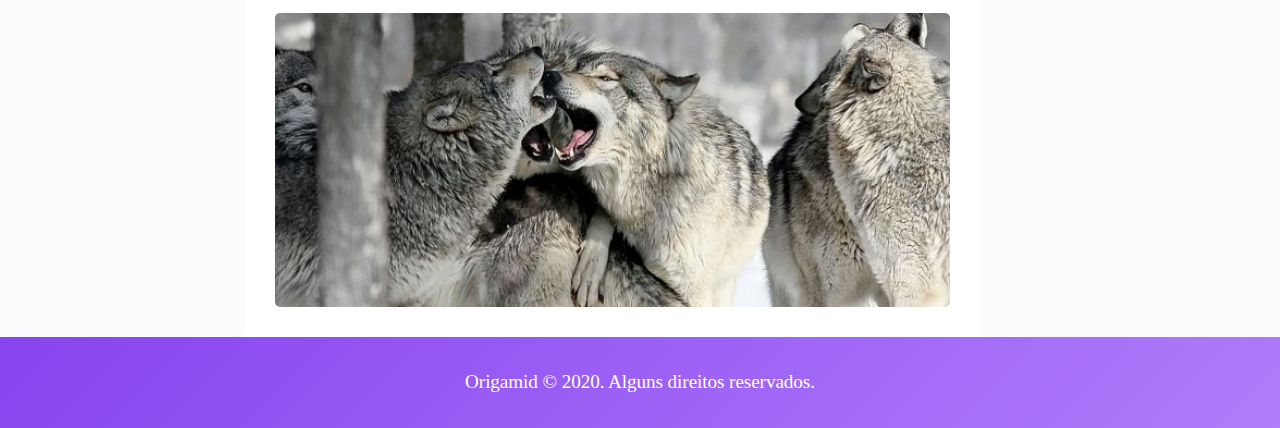
==== commit 6723a63e: "style characteristic content" ====
--- a/src/index.html
+++ b/src/index.html
@@ -56,7 +56,7 @@
 
       <img class="image-1" src="img/wolf1.jpg" alt="Wolf 1">
 
-      <p>
+      <p class="spotlight">
         É um sobrevivente da Era do Gelo, originário do Pleistoceno Superior, cerca de 300 mil anos atrás.[2] O sequenciamento de DNA e estudos.
       </p>
 
--- a/src/style.css
+++ b/src/style.css
@@ -21,7 +21,7 @@
 }
 
 img {
-  max-width: 100%;
+  width: 100%;
   display: block;
   border-radius: 5px;
 }
@@ -120,6 +120,73 @@
   align-self: end;
 }
 
+p {
+  font-size: 1.2em;
+  line-height: 1.6;
+  letter-spacing: -0.005em;
+  color: rgba(0, 0, 0, 0.7);
+}
+
+.info p + p {
+  margin-top: 30px;
+}
+
+/* Title */
+.title {
+  color: #b07dfb;
+}
+
+.title h1 {
+  font-size: 3.75em;
+  line-height: 1;
+  font-weight: 700;
+}
+
+.title span {
+  font-size: 0.875em;
+  font-style: italic;
+}
+
+/* Characteristic */
+.characteristic {
+  display: flex;
+  align-items: flex-start;
+}
+
+.characteristic > div {
+  width: 80px;
+  text-align: center;
+  background: linear-gradient(135deg, #8844ee, #b07dfb);
+  border-radius: 5px;
+  box-shadow: 5px 5px 15px 0px rgba(44, 44, 44, 0.15);
+  position: relative;
+}
+
+.characteristic > div:first-child {
+  margin-right: 30px;
+}
+
+.characteristic span {
+  display: block;
+  color: #b07dfb;
+}
+
+.number {
+  font-size: 3em;
+  line-height: 1;
+  margin: 10px auto;
+}
+
+.label {
+  background: white;
+  border-radius: 0 0 5px 5px;
+  padding: 5px 0;
+  position: relative;
+  top: 2px;
+}
+
+/* Advertise */
+
 .advertise {
   grid-area: advertise;
   background: #fafbfc;
@@ -129,6 +196,7 @@
   gap: 30px;
 }
 
+/* Footer */
 .footer {
   grid-area: footer;
   background: linear-gradient(135deg, #8844ee, #b07dfb);
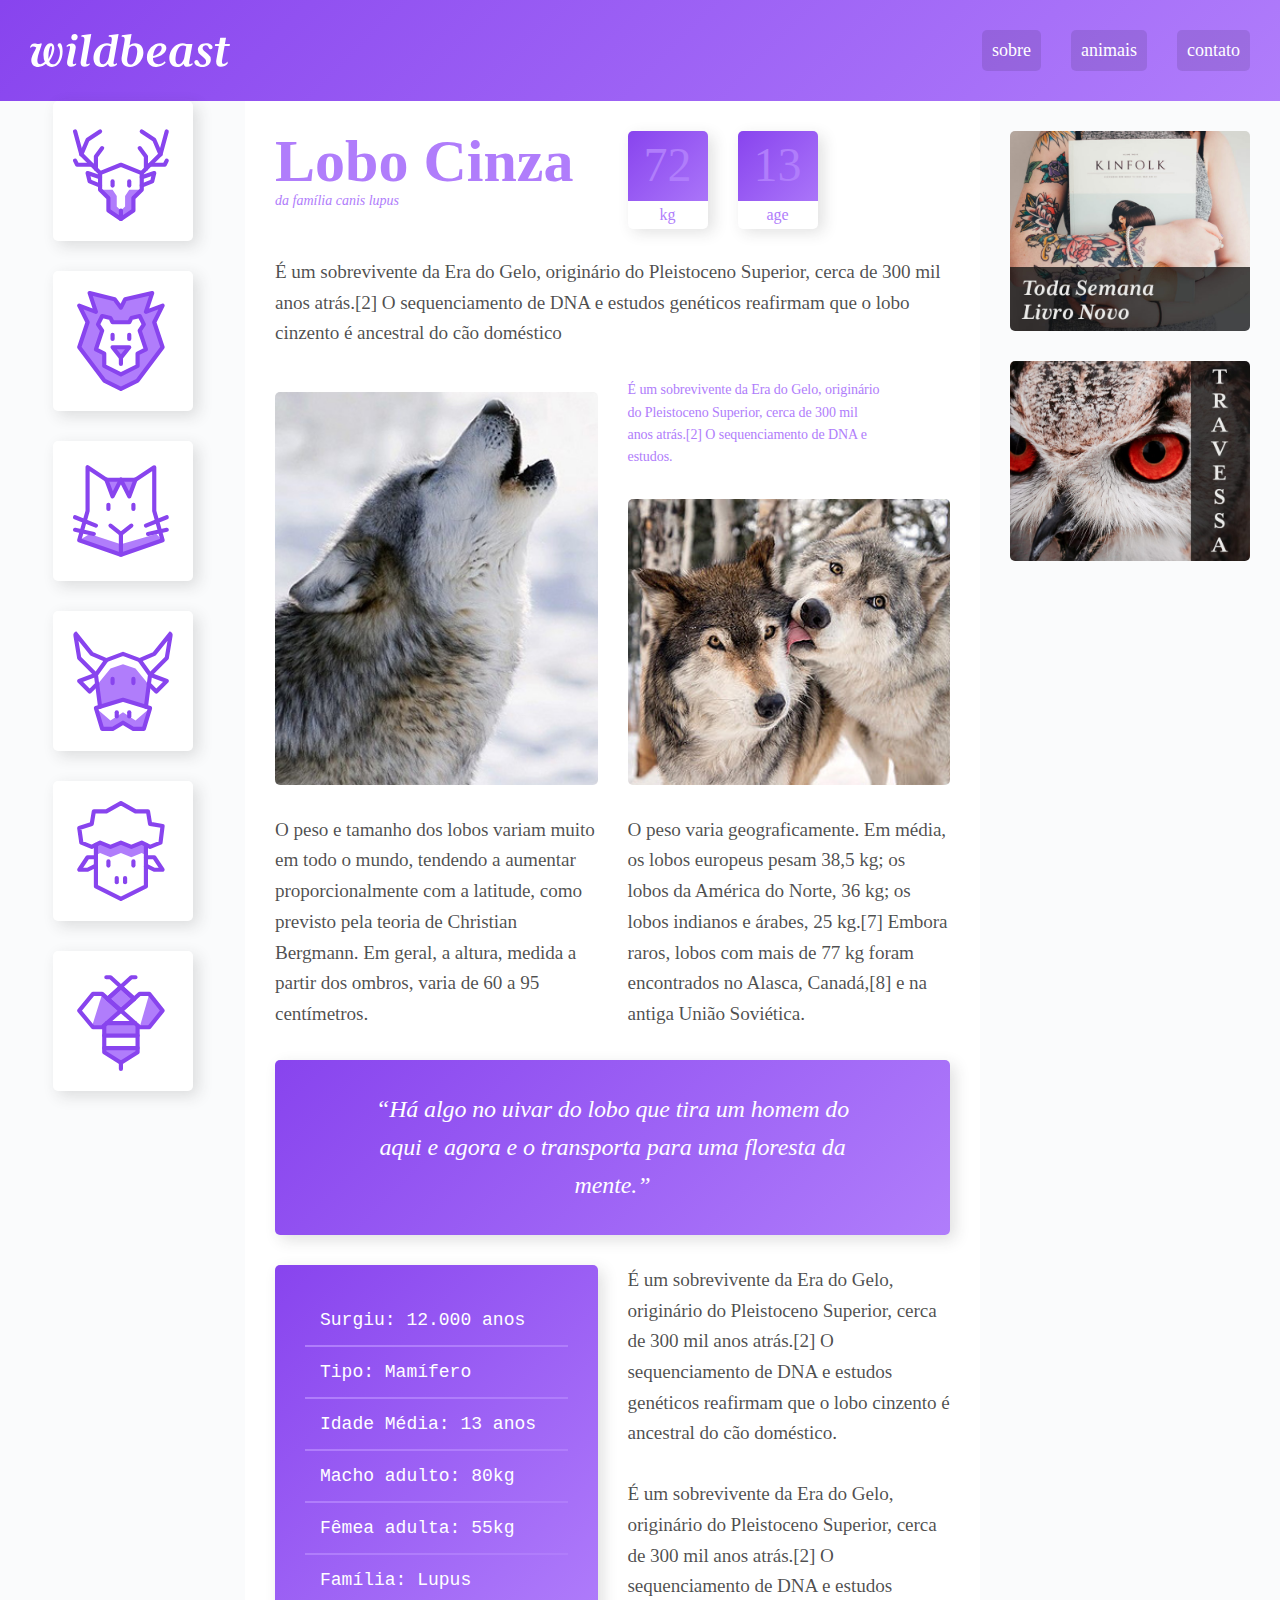
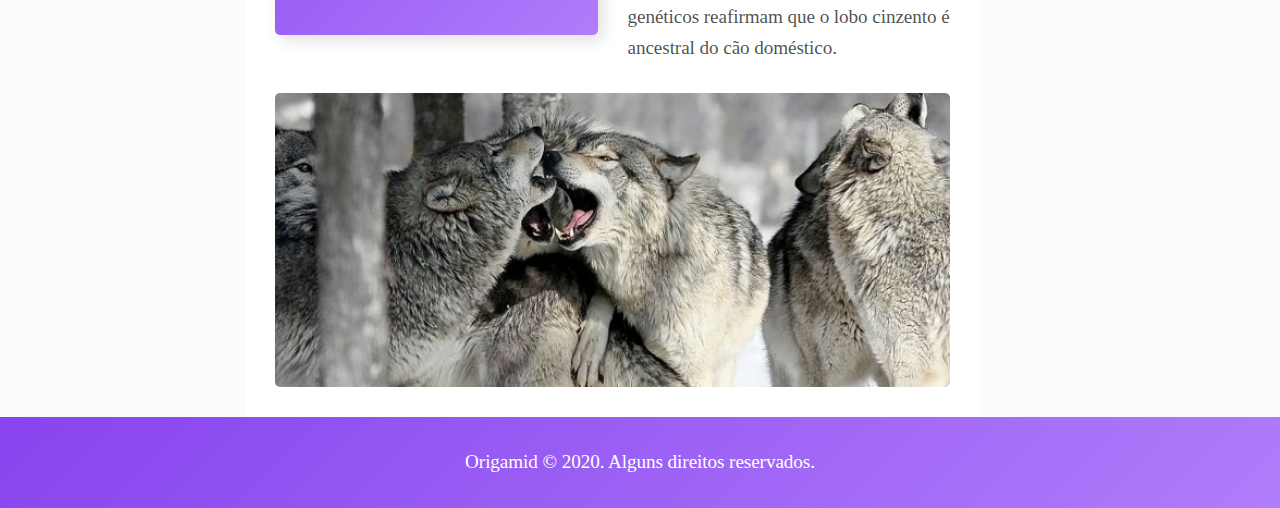
==== commit bf37467d: "title website" ====
--- a/src/index.html
+++ b/src/index.html
@@ -6,7 +6,7 @@
   <meta name="viewport" content="width=device-width, initial-scale=1.0">
   <link rel="stylesheet" href="./style.css">
   <link href="https://fonts.googleapis.com/css2?family=Vollkorn:ital,wght@0,400;0,700;1,400&display=swap" rel="stylesheet">
-  <title>Document</title>
+  <title>Wildbeast</title>
 </head>
 
 <body>
--- a/src/style.css
+++ b/src/style.css
@@ -185,6 +185,41 @@
   top: 2px;
 }
 
+.spotlight {
+  font-size: 0.875em;
+  color: #b07dfb;
+  max-width: 256px;
+}
+
+.quote,
+.attributes {
+  align-self: start;
+  padding: 30px;
+  border-radius: 5px;
+  box-shadow: 5px 5px 15px 0px rgba(44, 44, 44, 0.15);
+  background: linear-gradient(135deg, #8844ee, #b07dfb);
+}
+
+.quote p {
+  font-size: 1.5em;
+  font-style: italic;
+  text-align: center;
+  color: white;
+  max-width: 500px;
+  margin: 0 auto;
+}
+
+.attributes li {
+  color: white;
+  font-family: 'Courier New', Courier, monospace;
+  font-size: 1.125em;
+  padding: 15px;
+}
+
+.attributes li + li {
+  border-top: 2px solid #b07dfb;
+}
+
 /* Advertise */
 
 .advertise {
